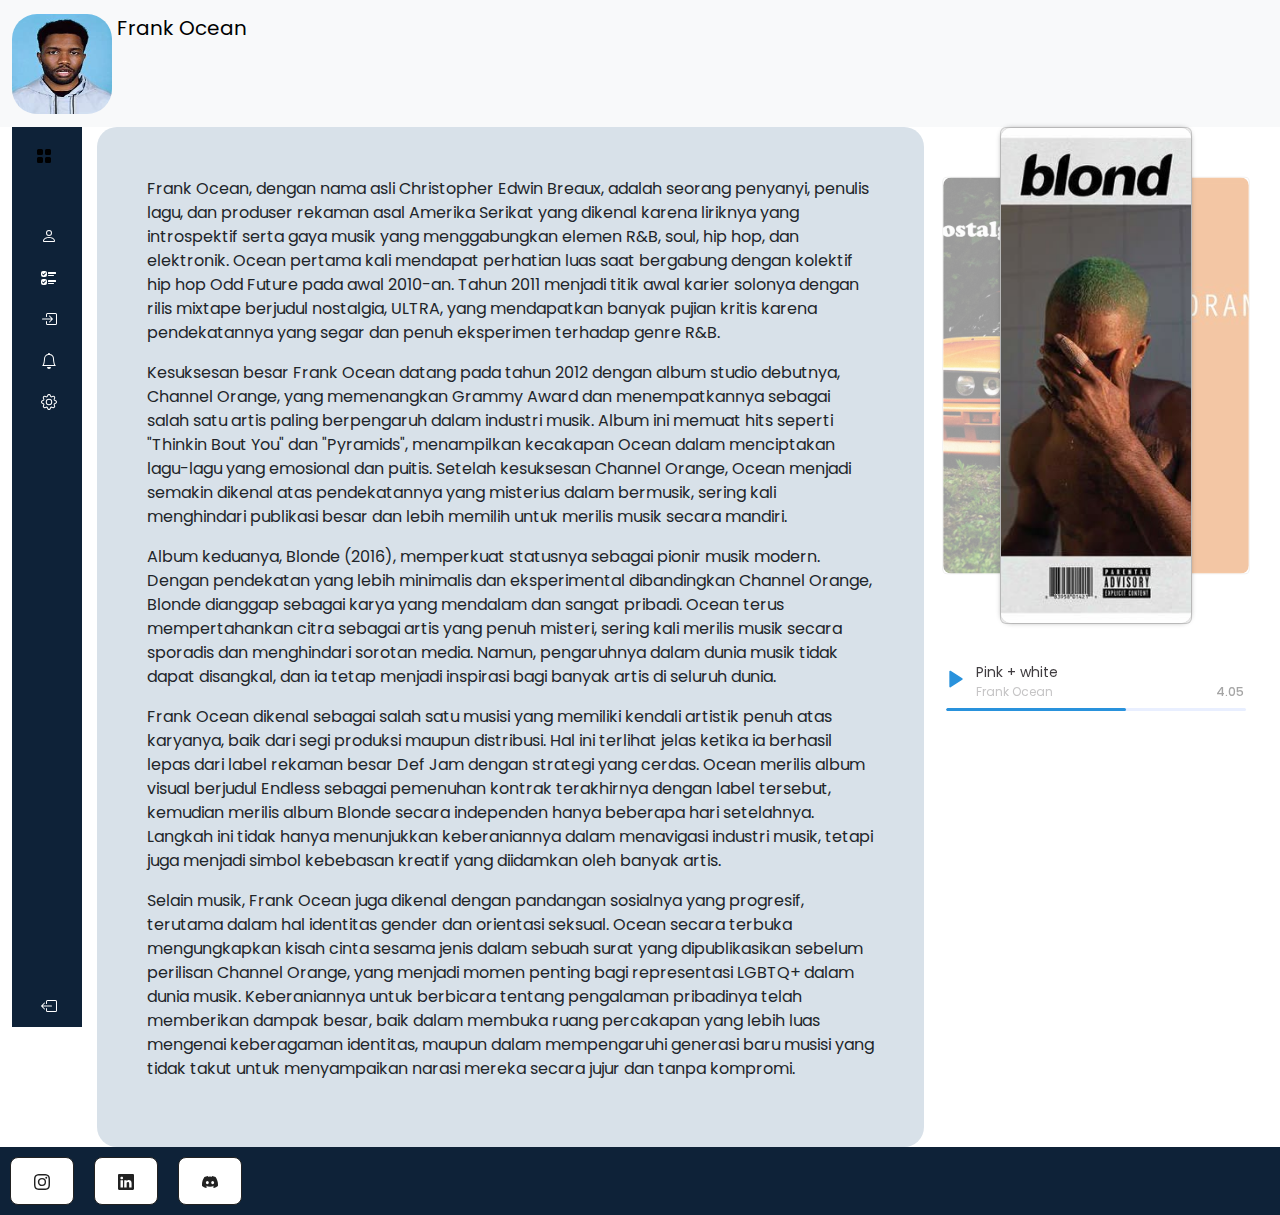
==== index.html @ 2018ca17 "Add files via upload" ====
<!DOCTYPE html>
<html lang="en">
<head>
    <meta charset="UTF-8">
    <meta http-equiv="X-UA-Compatible" content="IE=edge">
    <meta name="viewport" content="width=device-width, initial-scale=1.0">
    <title>Document</title>
    <link href="https://cdn.jsdelivr.net/npm/bootstrap@5.3.3/dist/css/bootstrap.min.css" rel="stylesheet" integrity="sha384-QWTKZyjpPEjISv5WaRU9OFeRpok6YctnYmDr5pNlyT2bRjXh0JMhjY6hW+ALEwIH" crossorigin="anonymous">
    <link rel="stylesheet" href="main.css">
</head>

<body>

  <header>
    <nav class="navbar bg-body-tertiary">
      <div class="container-fluid">
        <a class="navbar-brand" href="#" itemprop="name">
          <img src="OIP.jpeg" alt="Logo" width="100" height="100" class="d-inline-block align-text-top" style="border-radius: 25px;">
          Frank Ocean
        </a>
      </div>
    </nav>
  </header>
  
  

      
      
  <div class="container-fluid">
    <div class="item-1">
      
      <aside id="sidebar">
          <div class="d-flex">
              <button class="toggle-btn" type="button">
                <svg xmlns="http://www.w3.org/2000/svg" width="16" height="16" fill="currentColor" class="bi bi-grid-fill" viewBox="0 0 16 16">
                  <path d="M1 2.5A1.5 1.5 0 0 1 2.5 1h3A1.5 1.5 0 0 1 7 2.5v3A1.5 1.5 0 0 1 5.5 7h-3A1.5 1.5 0 0 1 1 5.5zm8 0A1.5 1.5 0 0 1 10.5 1h3A1.5 1.5 0 0 1 15 2.5v3A1.5 1.5 0 0 1 13.5 7h-3A1.5 1.5 0 0 1 9 5.5zm-8 8A1.5 1.5 0 0 1 2.5 9h3A1.5 1.5 0 0 1 7 10.5v3A1.5 1.5 0 0 1 5.5 15h-3A1.5 1.5 0 0 1 1 13.5zm8 0A1.5 1.5 0 0 1 10.5 9h3a1.5 1.5 0 0 1 1.5 1.5v3a1.5 1.5 0 0 1-1.5 1.5h-3A1.5 1.5 0 0 1 9 13.5z"/>
                </svg>
              </button>
              <div class="sidebar-logo">
                  <a href="#">Rayhan</a>
              </div>
          </div>
          <ul class="sidebar-nav">
              <li class="sidebar-item">
                  <a href="table.html" class="sidebar-link">
                    <svg xmlns="http://www.w3.org/2000/svg" width="16" height="16" fill="currentColor" class="bi bi-person" viewBox="0 0 16 16">
                      <path d="M8 8a3 3 0 1 0 0-6 3 3 0 0 0 0 6m2-3a2 2 0 1 1-4 0 2 2 0 0 1 4 0m4 8c0 1-1 1-1 1H3s-1 0-1-1 1-4 6-4 6 3 6 4m-1-.004c-.001-.246-.154-.986-.832-1.664C11.516 10.68 10.289 10 8 10s-3.516.68-4.168 1.332c-.678.678-.83 1.418-.832 1.664z"/>
                    </svg>
                      <span>Fans Data</span>
                  </a>
              </li>
              <li class="sidebar-item">
                  <a href="form.html" class="sidebar-link">
                    <svg xmlns="http://www.w3.org/2000/svg" width="16" height="16" fill="currentColor" class="bi bi-ui-checks" viewBox="0 0 16 16">
                      <path d="M7 2.5a.5.5 0 0 1 .5-.5h7a.5.5 0 0 1 .5.5v1a.5.5 0 0 1-.5.5h-7a.5.5 0 0 1-.5-.5zM2 1a2 2 0 0 0-2 2v2a2 2 0 0 0 2 2h2a2 2 0 0 0 2-2V3a2 2 0 0 0-2-2zm0 8a2 2 0 0 0-2 2v2a2 2 0 0 0 2 2h2a2 2 0 0 0 2-2v-2a2 2 0 0 0-2-2zm.854-3.646a.5.5 0 0 1-.708 0l-1-1a.5.5 0 1 1 .708-.708l.646.647 1.646-1.647a.5.5 0 1 1 .708.708zm0 8a.5.5 0 0 1-.708 0l-1-1a.5.5 0 0 1 .708-.708l.646.647 1.646-1.647a.5.5 0 0 1 .708.708zM7 10.5a.5.5 0 0 1 .5-.5h7a.5.5 0 0 1 .5.5v1a.5.5 0 0 1-.5.5h-7a.5.5 0 0 1-.5-.5zm0-5a.5.5 0 0 1 .5-.5h5a.5.5 0 0 1 0 1h-5a.5.5 0 0 1-.5-.5m0 8a.5.5 0 0 1 .5-.5h5a.5.5 0 0 1 0 1h-5a.5.5 0 0 1-.5-.5"/>
                    </svg>
                      <span>Form</span>
                  </a>
              </li>
              <li class="sidebar-item">
                  <a href="#" class="sidebar-link collapsed has-dropdown" data-bs-toggle="collapse"
                      data-bs-target="#auth" aria-expanded="false" aria-controls="auth">
                      <svg xmlns="http://www.w3.org/2000/svg" width="16" height="16" fill="currentColor" class="bi bi-box-arrow-in-right" viewBox="0 0 16 16">
                        <path fill-rule="evenodd" d="M6 3.5a.5.5 0 0 1 .5-.5h8a.5.5 0 0 1 .5.5v9a.5.5 0 0 1-.5.5h-8a.5.5 0 0 1-.5-.5v-2a.5.5 0 0 0-1 0v2A1.5 1.5 0 0 0 6.5 14h8a1.5 1.5 0 0 0 1.5-1.5v-9A1.5 1.5 0 0 0 14.5 2h-8A1.5 1.5 0 0 0 5 3.5v2a.5.5 0 0 0 1 0z"/>
                        <path fill-rule="evenodd" d="M11.854 8.354a.5.5 0 0 0 0-.708l-3-3a.5.5 0 1 0-.708.708L10.293 7.5H1.5a.5.5 0 0 0 0 1h8.793l-2.147 2.146a.5.5 0 0 0 .708.708z"/>
                      </svg>
                      <span>Auth</span>
                  </a>
                  <ul id="auth" class="sidebar-dropdown list-unstyled collapse" data-bs-parent="#sidebar">
                      <li class="sidebar-item">
                          <a href="#" class="sidebar-link">Login</a>
                      </li>
                      <li class="sidebar-item">
                          <a href="#" class="sidebar-link">Register</a>
                      </li>
                  </ul>
              </li>
              
              <li class="sidebar-item">
                  <a href="#" class="sidebar-link">
                    <svg xmlns="http://www.w3.org/2000/svg" width="16" height="16" fill="currentColor" class="bi bi-bell" viewBox="0 0 16 16">
                      <path d="M8 16a2 2 0 0 0 2-2H6a2 2 0 0 0 2 2M8 1.918l-.797.161A4 4 0 0 0 4 6c0 .628-.134 2.197-.459 3.742-.16.767-.376 1.566-.663 2.258h10.244c-.287-.692-.502-1.49-.663-2.258C12.134 8.197 12 6.628 12 6a4 4 0 0 0-3.203-3.92zM14.22 12c.223.447.481.801.78 1H1c.299-.199.557-.553.78-1C2.68 10.2 3 6.88 3 6c0-2.42 1.72-4.44 4.005-4.901a1 1 0 1 1 1.99 0A5 5 0 0 1 13 6c0 .88.32 4.2 1.22 6"/>
                    </svg>
                      <span>Notification</span>
                  </a>
              </li>
              <li class="sidebar-item">
                  <a href="#" class="sidebar-link">
                    <svg xmlns="http://www.w3.org/2000/svg" width="16" height="16" fill="currentColor" class="bi bi-gear" viewBox="0 0 16 16">
                      <path d="M8 4.754a3.246 3.246 0 1 0 0 6.492 3.246 3.246 0 0 0 0-6.492M5.754 8a2.246 2.246 0 1 1 4.492 0 2.246 2.246 0 0 1-4.492 0"/>
                      <path d="M9.796 1.343c-.527-1.79-3.065-1.79-3.592 0l-.094.319a.873.873 0 0 1-1.255.52l-.292-.16c-1.64-.892-3.433.902-2.54 2.541l.159.292a.873.873 0 0 1-.52 1.255l-.319.094c-1.79.527-1.79 3.065 0 3.592l.319.094a.873.873 0 0 1 .52 1.255l-.16.292c-.892 1.64.901 3.434 2.541 2.54l.292-.159a.873.873 0 0 1 1.255.52l.094.319c.527 1.79 3.065 1.79 3.592 0l.094-.319a.873.873 0 0 1 1.255-.52l.292.16c1.64.893 3.434-.902 2.54-2.541l-.159-.292a.873.873 0 0 1 .52-1.255l.319-.094c1.79-.527 1.79-3.065 0-3.592l-.319-.094a.873.873 0 0 1-.52-1.255l.16-.292c.893-1.64-.902-3.433-2.541-2.54l-.292.159a.873.873 0 0 1-1.255-.52zm-2.633.283c.246-.835 1.428-.835 1.674 0l.094.319a1.873 1.873 0 0 0 2.693 1.115l.291-.16c.764-.415 1.6.42 1.184 1.185l-.159.292a1.873 1.873 0 0 0 1.116 2.692l.318.094c.835.246.835 1.428 0 1.674l-.319.094a1.873 1.873 0 0 0-1.115 2.693l.16.291c.415.764-.42 1.6-1.185 1.184l-.291-.159a1.873 1.873 0 0 0-2.693 1.116l-.094.318c-.246.835-1.428.835-1.674 0l-.094-.319a1.873 1.873 0 0 0-2.692-1.115l-.292.16c-.764.415-1.6-.42-1.184-1.185l.159-.291A1.873 1.873 0 0 0 1.945 8.93l-.319-.094c-.835-.246-.835-1.428 0-1.674l.319-.094A1.873 1.873 0 0 0 3.06 4.377l-.16-.292c-.415-.764.42-1.6 1.185-1.184l.292.159a1.873 1.873 0 0 0 2.692-1.115z"/>
                    </svg>
                      <span>Setting</span>
                  </a>
              </li>
          </ul>
          <div class="sidebar-footer">
              <a href="#" class="sidebar-link">
                <svg xmlns="http://www.w3.org/2000/svg" width="16" height="16" fill="currentColor" class="bi bi-box-arrow-left" viewBox="0 0 16 16">
                  <path fill-rule="evenodd" d="M6 12.5a.5.5 0 0 0 .5.5h8a.5.5 0 0 0 .5-.5v-9a.5.5 0 0 0-.5-.5h-8a.5.5 0 0 0-.5.5v2a.5.5 0 0 1-1 0v-2A1.5 1.5 0 0 1 6.5 2h8A1.5 1.5 0 0 1 16 3.5v9a1.5 1.5 0 0 1-1.5 1.5h-8A1.5 1.5 0 0 1 5 12.5v-2a.5.5 0 0 1 1 0z"/>
                  <path fill-rule="evenodd" d="M.146 8.354a.5.5 0 0 1 0-.708l3-3a.5.5 0 1 1 .708.708L1.707 7.5H10.5a.5.5 0 0 1 0 1H1.707l2.147 2.146a.5.5 0 0 1-.708.708z"/>
                </svg>
                  <span>Logout</span>
              </a>
          </div>
      
  
</div>
    <div class="item-2">
      <div class="clearfix">
      
      <p>
        Frank Ocean, dengan nama asli Christopher Edwin Breaux, adalah seorang penyanyi, penulis lagu, dan produser rekaman asal Amerika Serikat yang dikenal karena liriknya yang introspektif serta gaya musik yang menggabungkan elemen R&B, soul, hip hop, dan elektronik. Ocean pertama kali mendapat perhatian luas saat bergabung dengan kolektif hip hop Odd Future pada awal 2010-an. Tahun 2011 menjadi titik awal karier solonya dengan rilis mixtape berjudul nostalgia, ULTRA, yang mendapatkan banyak pujian kritis karena pendekatannya yang segar dan penuh eksperimen terhadap genre R&B.      </p>
    
      <p>
        Kesuksesan besar Frank Ocean datang pada tahun 2012 dengan album studio debutnya, Channel Orange, yang memenangkan Grammy Award dan menempatkannya sebagai salah satu artis paling berpengaruh dalam industri musik. Album ini memuat hits seperti "Thinkin Bout You" dan "Pyramids", menampilkan kecakapan Ocean dalam menciptakan lagu-lagu yang emosional dan puitis. Setelah kesuksesan Channel Orange, Ocean menjadi semakin dikenal atas pendekatannya yang misterius dalam bermusik, sering kali menghindari publikasi besar dan lebih memilih untuk merilis musik secara mandiri.      </p>
    
      <p>
        Album keduanya, Blonde (2016), memperkuat statusnya sebagai pionir musik modern. Dengan pendekatan yang lebih minimalis dan eksperimental dibandingkan Channel Orange, Blonde dianggap sebagai karya yang mendalam dan sangat pribadi. Ocean terus mempertahankan citra sebagai artis yang penuh misteri, sering kali merilis musik secara sporadis dan menghindari sorotan media. Namun, pengaruhnya dalam dunia musik tidak dapat disangkal, dan ia tetap menjadi inspirasi bagi banyak artis di seluruh dunia.

      </p>

      <p>
        Frank Ocean dikenal sebagai salah satu musisi yang memiliki kendali artistik penuh atas karyanya, baik dari segi produksi maupun distribusi. Hal ini terlihat jelas ketika ia berhasil lepas dari label rekaman besar Def Jam dengan strategi yang cerdas. Ocean merilis album visual berjudul Endless sebagai pemenuhan kontrak terakhirnya dengan label tersebut, kemudian merilis album Blonde secara independen hanya beberapa hari setelahnya. Langkah ini tidak hanya menunjukkan keberaniannya dalam menavigasi industri musik, tetapi juga menjadi simbol kebebasan kreatif yang diidamkan oleh banyak artis.
      </p>

      <p>
        Selain musik, Frank Ocean juga dikenal dengan pandangan sosialnya yang progresif, terutama dalam hal identitas gender dan orientasi seksual. Ocean secara terbuka mengungkapkan kisah cinta sesama jenis dalam sebuah surat yang dipublikasikan sebelum perilisan Channel Orange, yang menjadi momen penting bagi representasi LGBTQ+ dalam dunia musik. Keberaniannya untuk berbicara tentang pengalaman pribadinya telah memberikan dampak besar, baik dalam membuka ruang percakapan yang lebih luas mengenai keberagaman identitas, maupun dalam mempengaruhi generasi baru musisi yang tidak takut untuk menyampaikan narasi mereka secara jujur dan tanpa kompromi.
      </p>
    </div>
    <div class="container">
      <input type="radio" name="slider" id="item-1" checked>
      <input type="radio" name="slider" id="item-2">
      <input type="radio" name="slider" id="item-3">
    <div class="cards">
      <label class="card" for="item-1" id="song-1">
        <img src="Blonde.jpg" alt="song">
      </label>
      <label class="card" for="item-2" id="song-2">
        <img src="Channel Orange.jpeg" alt="song">
      </label>
      <label class="card" for="item-3" id="song-3">
        <img src="nostalgia ultra.jpg" alt="song">
      </label>
    </div>
    <div class="player">
      <div class="upper-part">
        <div class="play-icon">
          <svg width="20" height="20" fill="#2992dc" stroke="#2992dc" stroke-linecap="round" stroke-linejoin="round" stroke-width="2" class="feather feather-play" viewBox="0 0 24 24">
            <defs/>
            <path d="M5 3l14 9-14 9V3z"/>
          </svg>
        </div>
        <div class="info-area" id="test">
          <label class="song-info" id="song-info-1">
            <div class="title">Pink + white</div>
            <div class="sub-line">
              <div class="subtitle">Frank Ocean</div>
              <div class="time">4.05</div>
            </div>
          </label>
          <label class="song-info" id="song-info-2">
            <div class="title">Thinkng About You</div>
            <div class="sub-line">
              <div class="subtitle">Frank Ocean</div>
              <div class="time">4.05</div>
            </div>
          </label>
          <label class="song-info" id="song-info-3">
            <div class="title">Novacane</div>
            <div class="sub-line">
              <div class="subtitle">Frank Ocean</div>
              <div class="time">4.05</div>
            </div>
          </label>
        </div>
      </div>
      <div class="progress-bar">
        <span class="progress"></span>
      </div>
    </div>
  </div>
  </div>
  </div>
  

  <footer>
    <div class="foot">
      <button>
      <svg xmlns="http://www.w3.org/2000/svg" width="16" height="16" fill="currentColor" class="bi bi-instagram" viewBox="0 0 16 16">
        <path d="M8 0C5.829 0 5.556.01 4.703.048 3.85.088 3.269.222 2.76.42a3.9 3.9 0 0 0-1.417.923A3.9 3.9 0 0 0 .42 2.76C.222 3.268.087 3.85.048 4.7.01 5.555 0 5.827 0 8.001c0 2.172.01 2.444.048 3.297.04.852.174 1.433.372 1.942.205.526.478.972.923 1.417.444.445.89.719 1.416.923.51.198 1.09.333 1.942.372C5.555 15.99 5.827 16 8 16s2.444-.01 3.298-.048c.851-.04 1.434-.174 1.943-.372a3.9 3.9 0 0 0 1.416-.923c.445-.445.718-.891.923-1.417.197-.509.332-1.09.372-1.942C15.99 10.445 16 10.173 16 8s-.01-2.445-.048-3.299c-.04-.851-.175-1.433-.372-1.941a3.9 3.9 0 0 0-.923-1.417A3.9 3.9 0 0 0 13.24.42c-.51-.198-1.092-.333-1.943-.372C10.443.01 10.172 0 7.998 0zm-.717 1.442h.718c2.136 0 2.389.007 3.232.046.78.035 1.204.166 1.486.275.373.145.64.319.92.599s.453.546.598.92c.11.281.24.705.275 1.485.039.843.047 1.096.047 3.231s-.008 2.389-.047 3.232c-.035.78-.166 1.203-.275 1.485a2.5 2.5 0 0 1-.599.919c-.28.28-.546.453-.92.598-.28.11-.704.24-1.485.276-.843.038-1.096.047-3.232.047s-2.39-.009-3.233-.047c-.78-.036-1.203-.166-1.485-.276a2.5 2.5 0 0 1-.92-.598 2.5 2.5 0 0 1-.6-.92c-.109-.281-.24-.705-.275-1.485-.038-.843-.046-1.096-.046-3.233s.008-2.388.046-3.231c.036-.78.166-1.204.276-1.486.145-.373.319-.64.599-.92s.546-.453.92-.598c.282-.11.705-.24 1.485-.276.738-.034 1.024-.044 2.515-.045zm4.988 1.328a.96.96 0 1 0 0 1.92.96.96 0 0 0 0-1.92m-4.27 1.122a4.109 4.109 0 1 0 0 8.217 4.109 4.109 0 0 0 0-8.217m0 1.441a2.667 2.667 0 1 1 0 5.334 2.667 2.667 0 0 1 0-5.334"/>
      </svg>
    </button>
    <button>
      <svg xmlns="http://www.w3.org/2000/svg" width="16" height="16" fill="currentColor" class="bi bi-linkedin" viewBox="0 0 16 16">
        <path d="M0 1.146C0 .513.526 0 1.175 0h13.65C15.474 0 16 .513 16 1.146v13.708c0 .633-.526 1.146-1.175 1.146H1.175C.526 16 0 15.487 0 14.854zm4.943 12.248V6.169H2.542v7.225zm-1.2-8.212c.837 0 1.358-.554 1.358-1.248-.015-.709-.52-1.248-1.342-1.248S2.4 3.226 2.4 3.934c0 .694.521 1.248 1.327 1.248zm4.908 8.212V9.359c0-.216.016-.432.08-.586.173-.431.568-.878 1.232-.878.869 0 1.216.662 1.216 1.634v3.865h2.401V9.25c0-2.22-1.184-3.252-2.764-3.252-1.274 0-1.845.7-2.165 1.193v.025h-.016l.016-.025V6.169h-2.4c.03.678 0 7.225 0 7.225z"/>
      </svg>
    </button>
    <button>
      <svg xmlns="http://www.w3.org/2000/svg" width="16" height="16" fill="currentColor" class="bi bi-discord" viewBox="0 0 16 16">
        <path d="M13.545 2.907a13.2 13.2 0 0 0-3.257-1.011.05.05 0 0 0-.052.025c-.141.25-.297.577-.406.833a12.2 12.2 0 0 0-3.658 0 8 8 0 0 0-.412-.833.05.05 0 0 0-.052-.025c-1.125.194-2.22.534-3.257 1.011a.04.04 0 0 0-.021.018C.356 6.024-.213 9.047.066 12.032q.003.022.021.037a13.3 13.3 0 0 0 3.995 2.02.05.05 0 0 0 .056-.019q.463-.63.818-1.329a.05.05 0 0 0-.01-.059l-.018-.011a9 9 0 0 1-1.248-.595.05.05 0 0 1-.02-.066l.015-.019q.127-.095.248-.195a.05.05 0 0 1 .051-.007c2.619 1.196 5.454 1.196 8.041 0a.05.05 0 0 1 .053.007q.121.1.248.195a.05.05 0 0 1-.004.085 8 8 0 0 1-1.249.594.05.05 0 0 0-.03.03.05.05 0 0 0 .003.041c.24.465.515.909.817 1.329a.05.05 0 0 0 .056.019 13.2 13.2 0 0 0 4.001-2.02.05.05 0 0 0 .021-.037c.334-3.451-.559-6.449-2.366-9.106a.03.03 0 0 0-.02-.019m-8.198 7.307c-.789 0-1.438-.724-1.438-1.612s.637-1.613 1.438-1.613c.807 0 1.45.73 1.438 1.613 0 .888-.637 1.612-1.438 1.612m5.316 0c-.788 0-1.438-.724-1.438-1.612s.637-1.613 1.438-1.613c.807 0 1.451.73 1.438 1.613 0 .888-.631 1.612-1.438 1.612"/>
      </svg>
    </button>

    </div>
  </footer>

  







  <script src="https://cdn.jsdelivr.net/npm/bootstrap@5.3.3/dist/js/bootstrap.bundle.min.js" integrity="sha384-YvpcrYf0tY3lHB60NNkmXc5s9fDVZLESaAA55NDzOxhy9GkcIdslK1eN7N6jIeHz" crossorigin="anonymous"></script>
  <script src="script.js"></script> 


</body>
</html>
---- main.css ----
@import url('https://fonts.googleapis.com/css2?family=Poppins:wght@400;600&display=swap');

::after,
::before {
    box-sizing: border-box;
    margin: 0;
    padding: 0;
}


.navbar_title p{
    text-decoration: none;
    align-content: center;

}

.navbar bg-body-tertiary{
    background-color: #C5D5EA;
}

.container-fluid{
    display: flex;
    flex-direction: row;
    justify-content: space-between;
}

a {
    text-decoration: none;
}

li {
    list-style: none;
}

h1 {
    font-weight: 600;
    font-size: 1.5rem;
}

body {
    font-family: 'Poppins', sans-serif;
}

.item-1{
    display: flex;
    height: 900px;
}

.item-2{
    display: flex;
}

.main {
    min-height: 100vh;
    width: 100%;
    overflow: hidden;
    transition: all 0.35s ease-in-out;
    background-color: #fafbfe;
}

#sidebar {
    width: 70px;
    min-width: 70px;
    z-index: 1000;
    transition: all .25s ease-in-out;
    background-color: #0e2238;
    display: flex;
    flex-direction: column;
}

#sidebar.expand {
    width: 260px;
    min-width: 260px;
}

.toggle-btn {
    background-color: transparent;
    cursor: pointer;
    border: 0;
    padding: 1rem 1.5rem;
}

.toggle-btn i {
    font-size: 1.5rem;
    color: #FFF;
}

.sidebar-logo {
    margin: auto 0;
}

.sidebar-logo a {
    color: #FFF;
    font-size: 1.15rem;
    font-weight: 600;
}

#sidebar:not(.expand) .sidebar-logo,
#sidebar:not(.expand) a.sidebar-link span {
    display: none;
}

.sidebar-nav {
    padding: 2rem 0;
    flex: 1 1 auto;
}

a.sidebar-link {
    padding: .625rem 1.625rem;
    color: #FFF;
    display: block;
    font-size: 0.9rem;
    white-space: nowrap;
    border-left: 3px solid transparent;
}

.sidebar-link i {
    font-size: 1.1rem;
    margin-right: .75rem;
}

a.sidebar-link:hover {
    background-color: rgba(255, 255, 255, .075);
    border-left: 3px solid #3b7ddd;
}

.sidebar-item {
    position: relative;
}

#sidebar:not(.expand) .sidebar-item .sidebar-dropdown {
    position: absolute;
    top: 0;
    left: 70px;
    background-color: #0e2238;
    padding: 0;
    min-width: 15rem;
    display: none;
}

#sidebar:not(.expand) .sidebar-item:hover .has-dropdown+.sidebar-dropdown {
    display: block;
    max-height: 15em;
    width: 100%;
    opacity: 1;
}

#sidebar.expand .sidebar-link[data-bs-toggle="collapse"]::after {
    border: solid;
    border-width: 0 .075rem .075rem 0;
    content: "";
    display: inline-block;
    padding: 2px;
    position: absolute;
    right: 1.5rem;
    top: 1.4rem;
    transform: rotate(-135deg);
    transition: all .2s ease-out;
}

#sidebar.expand .sidebar-link[data-bs-toggle="collapse"].collapsed::after {
    transform: rotate(45deg);
    transition: all .2s ease-out;
}

.clearfix{
    margin-left: 15px;
    background-color: #D8E1E9;
    padding: 50px;
    border-radius: 20px
}



@import url("https://fonts.googleapis.com/css?family=DM+Sans:400,500,700&display=swap");



input[type=radio] {
    display: none;
}

.card {
    position: absolute;
    width: 60%;
    height: 100%;
    left: 0;
    right: 0;
    margin: auto;
    transition: transform .4s ease;
    cursor: pointer;
}

.container {
    width: 100%;
    max-width: 800px;
    max-height: 600px;
    height: 100%;
    transform-style: preserve-3d;
    display: flex;
    justify-content: center;
    flex-direction: column;
    align-items: center;
}

.cards {
    position: relative;
    width: 100%;
    height: 100%;
    margin-bottom: 20px;
}

.card img {
    width: 100%;
    height: 100%;
    border-radius: 10px;
    object-fit: cover;
}

#item-1:checked ~ .cards #song-3, #item-2:checked ~ .cards #song-1, #item-3:checked ~ .cards #song-2 {
    transform: translatex(-40%) scale(.8);
    opacity: .4;
    z-index: 0;
}

#item-1:checked ~ .cards #song-2, #item-2:checked ~ .cards #song-3, #item-3:checked ~ .cards #song-1 {
    transform: translatex(40%) scale(.8);
    opacity: .4;
    z-index: 0;
}

#item-1:checked ~ .cards #song-1, #item-2:checked ~ .cards #song-2, #item-3:checked ~ .cards #song-3 {
    transform: translatex(0) scale(1);
    opacity: 1;
    z-index: 1;
    
    img {
    box-shadow: 0px 0px 5px 0px rgba(81, 81, 81, 0.47);
    }
}

.player {
    background-color: #fff;
    border-radius: 8px;
    min-width: 320px;
    padding: 16px 10px;
}

.upper-part {
    position: relative;
    display: flex;
    align-items: center;
    margin-bottom: 12px;
    height: 36px;
    overflow: hidden;
}

.play-icon{ margin-right: 10px; }

.song-info {
    width: calc(100% - 32px);
    display: block;
}

.song-info .title {
    color: #403d40;
    font-size: 14px;
    line-height: 24px;
}

.sub-line {
    display: flex;
    justify-content: space-between;
    width: 100%;
}

.subtitle, .time {
    font-size: 12px;
    line-height: 16px;
    color: #c6c5c6;
}

.time {
    font-size: 12px;
    line-height: 16px;
    color: #a5a5a5;
    font-weight: 500;
    margin-left: auto;
}

.progress-bar {
    height: 3px;
    width: 100%;
    background-color: #e9efff;
    border-radius: 2px;
    overflow: hidden;
}

.progress {
    display: block;
    position: relative;
    width: 60%;
    height: 100%;
    background-color: #2992dc;
    border-radius: 6px;
}

.info-area {
    width: 100%;
    position: absolute;
    top: 0;
    left: 30px;
    transition: transform .4s ease-in;
    }

#item-2:checked ~ .player #test {
    transform: translateY(0);
}

#item-2:checked ~ .player #test  {
    transform: translateY(-40px);
}

#item-3:checked ~ .player #test  {
    transform: translateY(-80px);
}
.foot{
    display: flex;
    flex-direction: row;
    background-color: #0e2238;
    position: sticky;
}

.foot button{
    background-color: #FFFFFF;
    border: 1px solid #222222;
    border-radius: 8px;
    box-sizing: border-box;
    color: #222222;
    cursor: pointer;
    display: inline-block;
    font-family: Circular,-apple-system,BlinkMacSystemFont,Roboto,"Helvetica Neue",sans-serif;
    font-size: 16px;
    font-weight: 600;
    line-height: 20px;
    margin: 10px;
    outline: none;
    padding: 13px 23px;
    position: relative;
    text-align: center;
    text-decoration: none;
    touch-action: manipulation;
    transition: box-shadow .2s,-ms-transform .1s,-webkit-transform .1s,transform .1s;
    user-select: none;
    -webkit-user-select: none;
    width: auto;
}
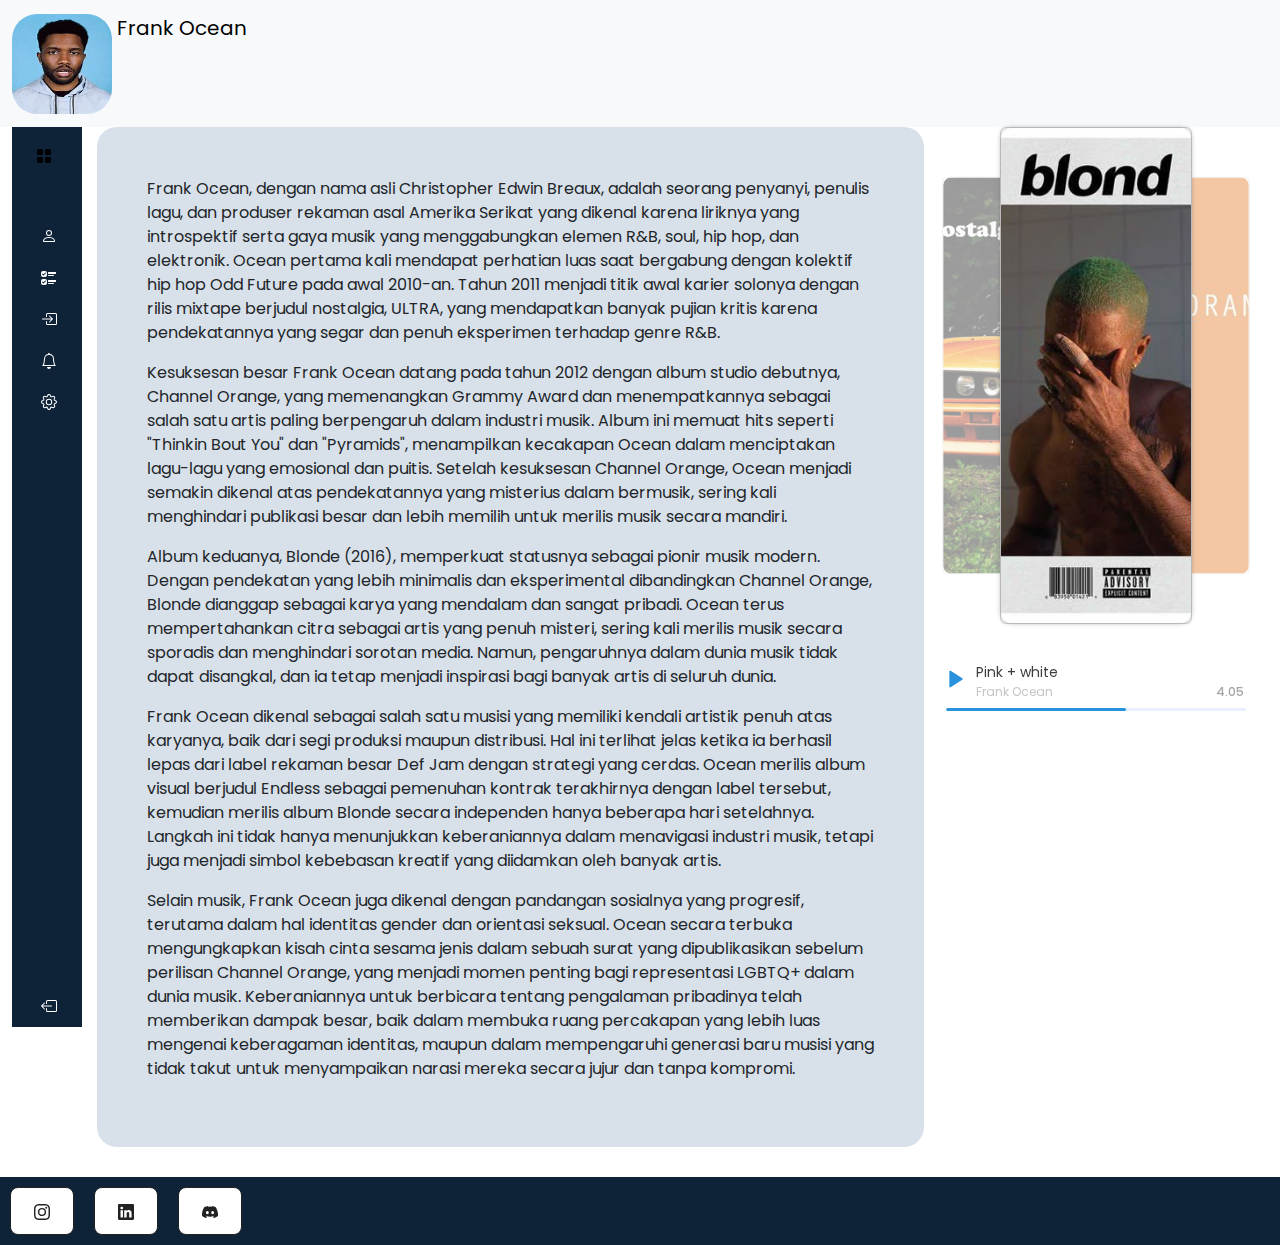
==== commit 778ba405: "Update index.html" ====
--- a/index.html
+++ b/index.html
@@ -14,7 +14,7 @@
   <header>
     <nav class="navbar bg-body-tertiary">
       <div class="container-fluid">
-        <a class="navbar-brand" href="#" itemprop="name">
+        <a class="navbar-brand" href="#" itemprop="name" itemprop="name">
           <img src="OIP.jpeg" alt="Logo" width="100" height="100" class="d-inline-block align-text-top" style="border-radius: 25px;">
           Frank Ocean
         </a>
@@ -27,7 +27,7 @@
       
       
   <div class="container-fluid">
-    <div class="item-1">
+    <div class="item-1" itemscope itemtype="http://schema.org/MusicGroup">
       
       <aside id="sidebar">
           <div class="d-flex">
@@ -37,7 +37,7 @@
                 </svg>
               </button>
               <div class="sidebar-logo">
-                  <a href="#">Rayhan</a>
+                  <a href="#" itemprop="name">Rayhan</a>
               </div>
           </div>
           <ul class="sidebar-nav">
@@ -109,38 +109,38 @@
     <div class="item-2">
       <div class="clearfix">
       
-      <p>
+      <p itemprop="description">
         Frank Ocean, dengan nama asli Christopher Edwin Breaux, adalah seorang penyanyi, penulis lagu, dan produser rekaman asal Amerika Serikat yang dikenal karena liriknya yang introspektif serta gaya musik yang menggabungkan elemen R&B, soul, hip hop, dan elektronik. Ocean pertama kali mendapat perhatian luas saat bergabung dengan kolektif hip hop Odd Future pada awal 2010-an. Tahun 2011 menjadi titik awal karier solonya dengan rilis mixtape berjudul nostalgia, ULTRA, yang mendapatkan banyak pujian kritis karena pendekatannya yang segar dan penuh eksperimen terhadap genre R&B.      </p>
     
-      <p>
+      <p itemprop="description">
         Kesuksesan besar Frank Ocean datang pada tahun 2012 dengan album studio debutnya, Channel Orange, yang memenangkan Grammy Award dan menempatkannya sebagai salah satu artis paling berpengaruh dalam industri musik. Album ini memuat hits seperti "Thinkin Bout You" dan "Pyramids", menampilkan kecakapan Ocean dalam menciptakan lagu-lagu yang emosional dan puitis. Setelah kesuksesan Channel Orange, Ocean menjadi semakin dikenal atas pendekatannya yang misterius dalam bermusik, sering kali menghindari publikasi besar dan lebih memilih untuk merilis musik secara mandiri.      </p>
     
-      <p>
+      <p itemprop="description">
         Album keduanya, Blonde (2016), memperkuat statusnya sebagai pionir musik modern. Dengan pendekatan yang lebih minimalis dan eksperimental dibandingkan Channel Orange, Blonde dianggap sebagai karya yang mendalam dan sangat pribadi. Ocean terus mempertahankan citra sebagai artis yang penuh misteri, sering kali merilis musik secara sporadis dan menghindari sorotan media. Namun, pengaruhnya dalam dunia musik tidak dapat disangkal, dan ia tetap menjadi inspirasi bagi banyak artis di seluruh dunia.
 
       </p>
 
-      <p>
+      <p itemprop="description">
         Frank Ocean dikenal sebagai salah satu musisi yang memiliki kendali artistik penuh atas karyanya, baik dari segi produksi maupun distribusi. Hal ini terlihat jelas ketika ia berhasil lepas dari label rekaman besar Def Jam dengan strategi yang cerdas. Ocean merilis album visual berjudul Endless sebagai pemenuhan kontrak terakhirnya dengan label tersebut, kemudian merilis album Blonde secara independen hanya beberapa hari setelahnya. Langkah ini tidak hanya menunjukkan keberaniannya dalam menavigasi industri musik, tetapi juga menjadi simbol kebebasan kreatif yang diidamkan oleh banyak artis.
       </p>
 
-      <p>
+      <p itemprop="description">
         Selain musik, Frank Ocean juga dikenal dengan pandangan sosialnya yang progresif, terutama dalam hal identitas gender dan orientasi seksual. Ocean secara terbuka mengungkapkan kisah cinta sesama jenis dalam sebuah surat yang dipublikasikan sebelum perilisan Channel Orange, yang menjadi momen penting bagi representasi LGBTQ+ dalam dunia musik. Keberaniannya untuk berbicara tentang pengalaman pribadinya telah memberikan dampak besar, baik dalam membuka ruang percakapan yang lebih luas mengenai keberagaman identitas, maupun dalam mempengaruhi generasi baru musisi yang tidak takut untuk menyampaikan narasi mereka secara jujur dan tanpa kompromi.
       </p>
     </div>
     <div class="container">
-      <input type="radio" name="slider" id="item-1" checked>
+      <input type="radio" name="slider" id="item-1" itemscope itemtype="http://schema.org/MusicRecording" checked>
       <input type="radio" name="slider" id="item-2">
       <input type="radio" name="slider" id="item-3">
     <div class="cards">
-      <label class="card" for="item-1" id="song-1">
-        <img src="Blonde.jpg" alt="song">
+      <label class="card" for="item-1" itemscope itemtype="http://schema.org/MusicRecording" id="song-1">
+        <img src="Blonde.jpg" alt="song" itemprop="image">
       </label>
-      <label class="card" for="item-2" id="song-2">
-        <img src="Channel Orange.jpeg" alt="song">
+      <label class="card" for="item-2" itemscope itemtype="http://schema.org/MusicRecording" id="song-2">
+        <img src="Channel Orange.jpeg" alt="song" itemprop="image">
       </label>
-      <label class="card" for="item-3" id="song-3">
-        <img src="nostalgia ultra.jpg" alt="song">
+      <label class="card" for="item-3" itemscope itemtype="http://schema.org/MusicRecording" id="song-3">
+        <img src="nostalgia ultra.jpg" alt="song" itemprop="image">
       </label>
     </div>
     <div class="player">
@@ -218,4 +218,4 @@
 
 
 </body>
-</html>+</html>
--- a/main.css
+++ b/main.css
@@ -329,6 +329,7 @@
     flex-direction: row;
     background-color: #0e2238;
     position: sticky;
+    margin-top : 30px;
 }
 
 .foot button{
